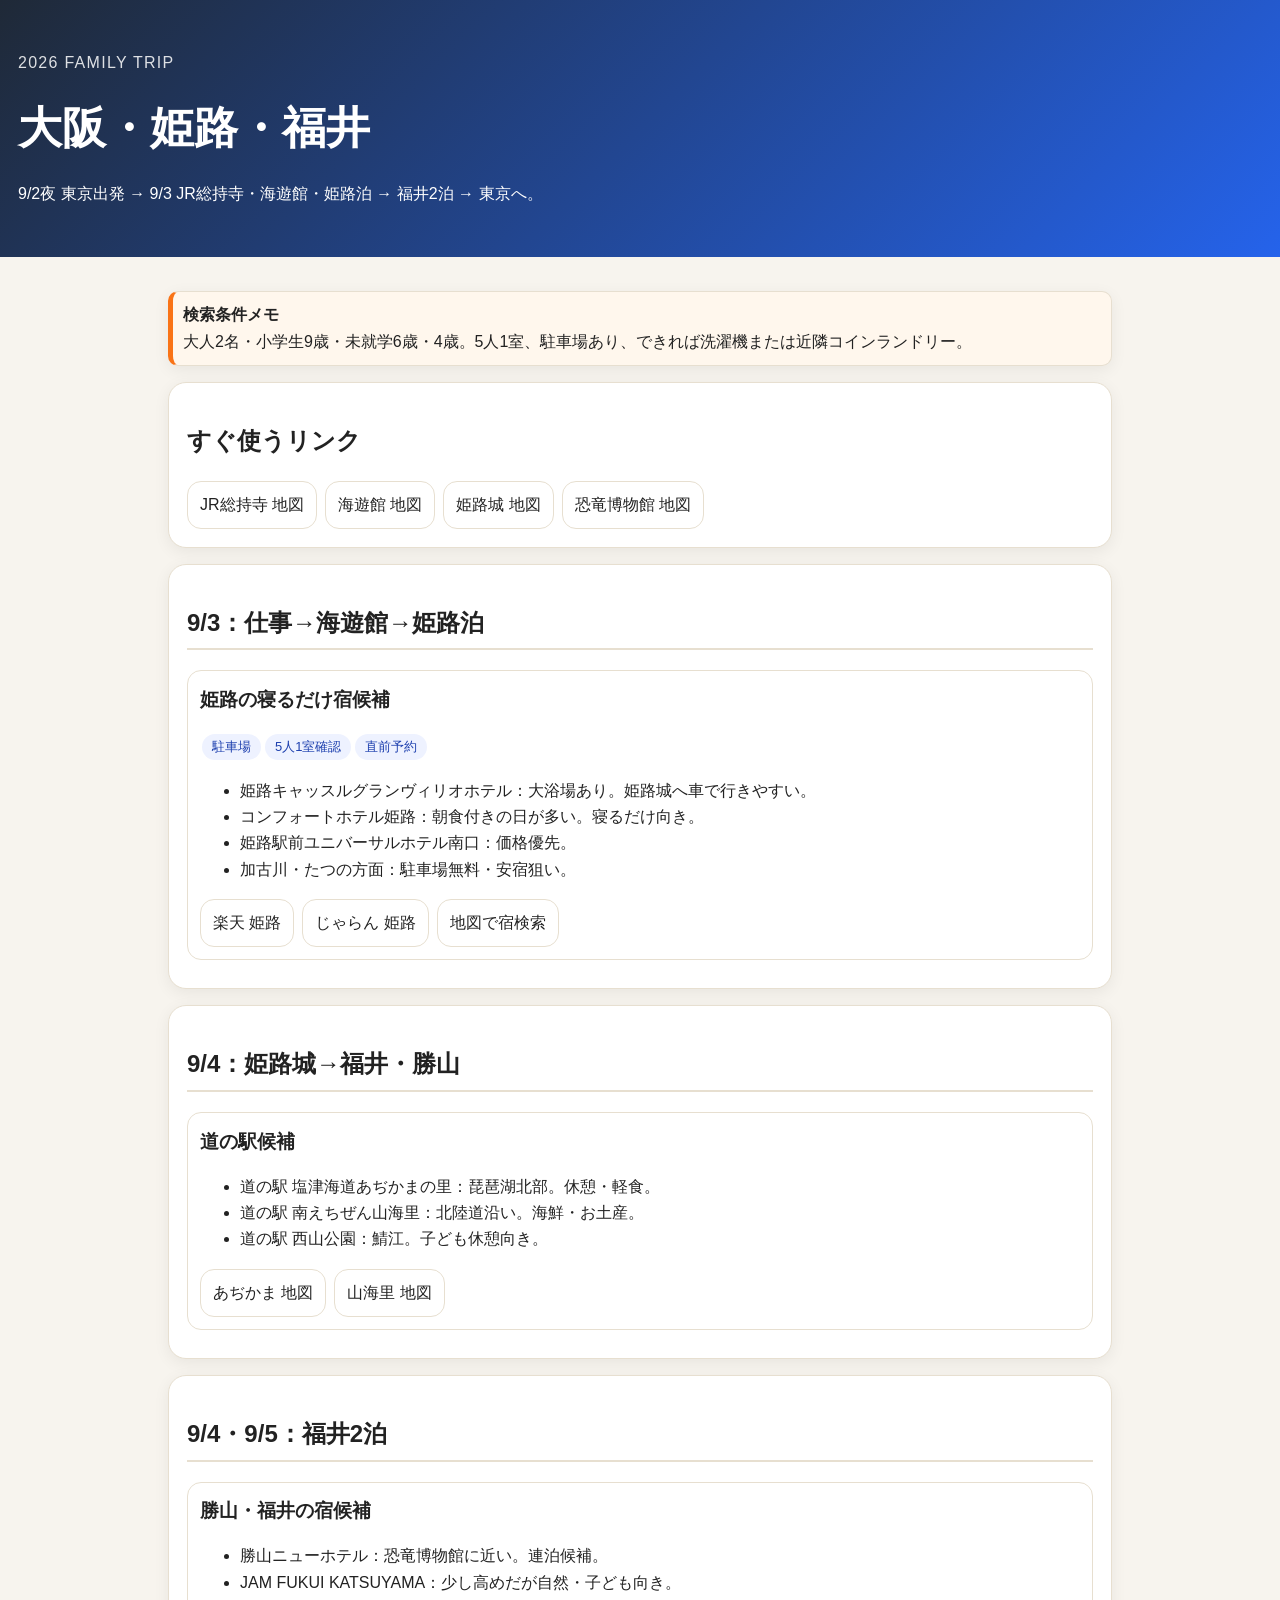
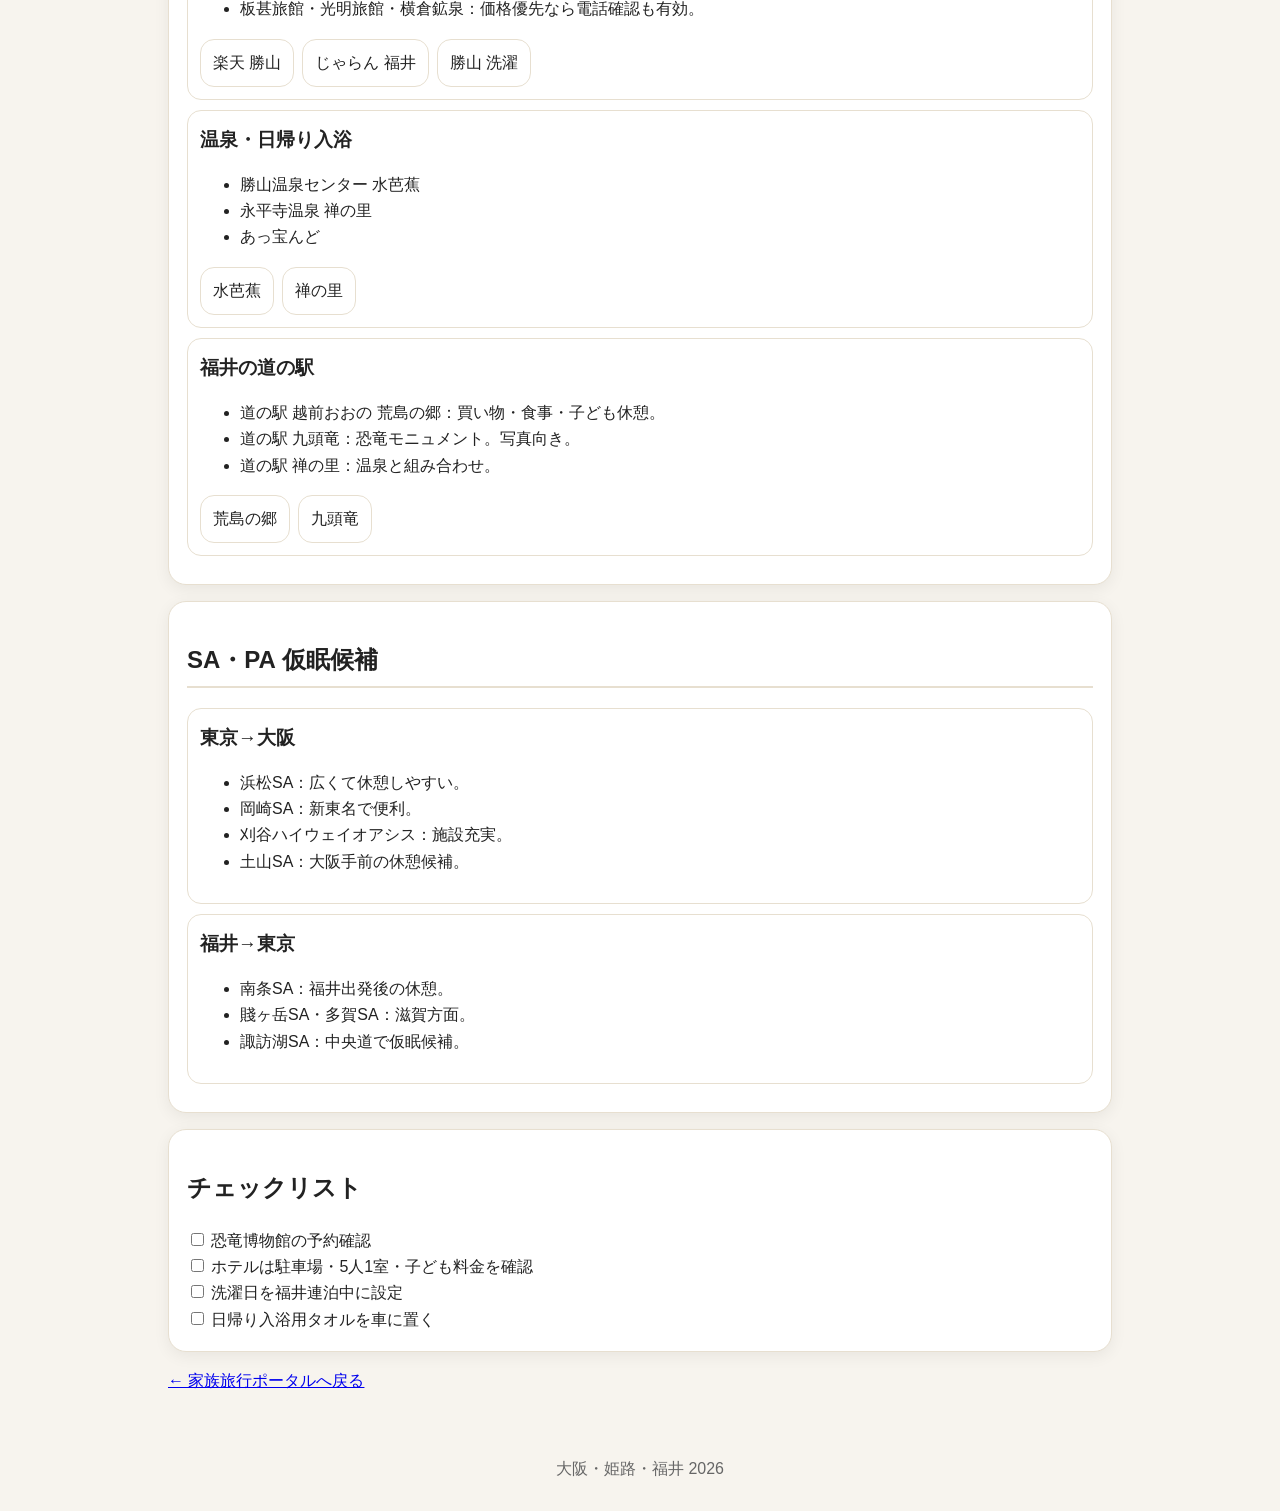
==== trips/osaka-himeji-fukui-2026/index.html @ 35e24c26 "Add files via upload" ====
<!doctype html>
<html lang="ja">
<head><meta charset="utf-8"><meta name="viewport" content="width=device-width, initial-scale=1"><title>大阪・姫路・福井 2026</title><link rel="stylesheet" href="../../assets/style.css"></head>
<body>
<header class="hero"><p class="eyebrow">2026 Family Trip</p><h1>大阪・姫路・福井</h1><p>9/2夜 東京出発 → 9/3 JR総持寺・海遊館・姫路泊 → 福井2泊 → 東京へ。</p></header>
<main class="wrap">
<section class="card note"><strong>検索条件メモ</strong><br>大人2名・小学生9歳・未就学6歳・4歳。5人1室、駐車場あり、できれば洗濯機または近隣コインランドリー。</section>
<section class="card"><h2>すぐ使うリンク</h2><div class="btns"><a class="btn" href="https://www.google.com/maps/search/?api=1&query=JR%E7%B7%8F%E6%8C%81%E5%AF%BA%E9%A7%85" target="_blank">JR総持寺 地図</a><a class="btn" href="https://www.google.com/maps/search/?api=1&query=%E6%B5%B7%E9%81%8A%E9%A4%A8" target="_blank">海遊館 地図</a><a class="btn" href="https://www.google.com/maps/search/?api=1&query=%E5%A7%AB%E8%B7%AF%E5%9F%8E" target="_blank">姫路城 地図</a><a class="btn" href="https://www.google.com/maps/search/?api=1&query=%E7%A6%8F%E4%BA%95%E7%9C%8C%E7%AB%8B%E6%81%90%E7%AB%9C%E5%8D%9A%E7%89%A9%E9%A4%A8" target="_blank">恐竜博物館 地図</a></div></section>
<section class="card day"><h2>9/3：仕事→海遊館→姫路泊</h2><div class="item"><h3>姫路の寝るだけ宿候補</h3><p><span class="tag">駐車場</span><span class="tag">5人1室確認</span><span class="tag">直前予約</span></p><ul><li>姫路キャッスルグランヴィリオホテル：大浴場あり。姫路城へ車で行きやすい。</li><li>コンフォートホテル姫路：朝食付きの日が多い。寝るだけ向き。</li><li>姫路駅前ユニバーサルホテル南口：価格優先。</li><li>加古川・たつの方面：駐車場無料・安宿狙い。</li></ul><div class="btns"><a class="btn" href="https://travel.rakuten.co.jp/yado/hyogo/himeji.html" target="_blank">楽天 姫路</a><a class="btn" href="https://www.jalan.net/280000/LRG_280500/" target="_blank">じゃらん 姫路</a><a class="btn" href="https://www.google.com/maps/search/?api=1&query=%E5%A7%AB%E8%B7%AF+%E3%83%9B%E3%83%86%E3%83%AB+%E9%A7%90%E8%BB%8A%E5%A0%B4" target="_blank">地図で宿検索</a></div></div></section>
<section class="card day"><h2>9/4：姫路城→福井・勝山</h2><div class="item"><h3>道の駅候補</h3><ul><li>道の駅 塩津海道あぢかまの里：琵琶湖北部。休憩・軽食。</li><li>道の駅 南えちぜん山海里：北陸道沿い。海鮮・お土産。</li><li>道の駅 西山公園：鯖江。子ども休憩向き。</li></ul><div class="btns"><a class="btn" href="https://www.google.com/maps/search/?api=1&query=%E9%81%93%E3%81%AE%E9%A7%85+%E5%A1%A9%E6%B4%A5%E6%B5%B7%E9%81%93%E3%81%82%E3%81%A2%E3%81%8B%E3%81%BE%E3%81%AE%E9%87%8C" target="_blank">あぢかま 地図</a><a class="btn" href="https://www.google.com/maps/search/?api=1&query=%E9%81%93%E3%81%AE%E9%A7%85+%E5%8D%97%E3%81%88%E3%81%A1%E3%81%9C%E3%82%93%E5%B1%B1%E6%B5%B7%E9%87%8C" target="_blank">山海里 地図</a></div></div></section>
<section class="card day"><h2>9/4・9/5：福井2泊</h2><div class="item"><h3>勝山・福井の宿候補</h3><ul><li>勝山ニューホテル：恐竜博物館に近い。連泊候補。</li><li>JAM FUKUI KATSUYAMA：少し高めだが自然・子ども向き。</li><li>板甚旅館・光明旅館・横倉鉱泉：価格優先なら電話確認も有効。</li></ul><div class="btns"><a class="btn" href="https://travel.rakuten.co.jp/yado/fukui/katsuyama.html" target="_blank">楽天 勝山</a><a class="btn" href="https://www.jalan.net/200000/LRG_200200/" target="_blank">じゃらん 福井</a><a class="btn" href="https://www.google.com/maps/search/?api=1&query=%E5%8B%9D%E5%B1%B1+%E3%82%B3%E3%82%A4%E3%83%B3%E3%83%A9%E3%83%B3%E3%83%89%E3%83%AA%E3%83%BC" target="_blank">勝山 洗濯</a></div></div><div class="item"><h3>温泉・日帰り入浴</h3><ul><li>勝山温泉センター 水芭蕉</li><li>永平寺温泉 禅の里</li><li>あっ宝んど</li></ul><div class="btns"><a class="btn" href="https://www.google.com/maps/search/?api=1&query=%E5%8B%9D%E5%B1%B1%E6%B8%A9%E6%B3%89%E3%82%BB%E3%83%B3%E3%82%BF%E3%83%BC+%E6%B0%B4%E8%8A%AD%E8%95%89" target="_blank">水芭蕉</a><a class="btn" href="https://www.google.com/maps/search/?api=1&query=%E6%B0%B8%E5%B9%B3%E5%AF%BA%E6%B8%A9%E6%B3%89+%E7%A6%85%E3%81%AE%E9%87%8C" target="_blank">禅の里</a></div></div><div class="item"><h3>福井の道の駅</h3><ul><li>道の駅 越前おおの 荒島の郷：買い物・食事・子ども休憩。</li><li>道の駅 九頭竜：恐竜モニュメント。写真向き。</li><li>道の駅 禅の里：温泉と組み合わせ。</li></ul><div class="btns"><a class="btn" href="https://www.google.com/maps/search/?api=1&query=%E9%81%93%E3%81%AE%E9%A7%85+%E8%B6%8A%E5%89%8D%E3%81%8A%E3%81%8A%E3%81%AE+%E8%8D%92%E5%B3%B6%E3%81%AE%E9%83%B7" target="_blank">荒島の郷</a><a class="btn" href="https://www.google.com/maps/search/?api=1&query=%E9%81%93%E3%81%AE%E9%A7%85+%E4%B9%9D%E9%A0%AD%E7%AB%9C" target="_blank">九頭竜</a></div></div></section>
<section class="card day"><h2>SA・PA 仮眠候補</h2><div class="item"><h3>東京→大阪</h3><ul><li>浜松SA：広くて休憩しやすい。</li><li>岡崎SA：新東名で便利。</li><li>刈谷ハイウェイオアシス：施設充実。</li><li>土山SA：大阪手前の休憩候補。</li></ul></div><div class="item"><h3>福井→東京</h3><ul><li>南条SA：福井出発後の休憩。</li><li>賤ヶ岳SA・多賀SA：滋賀方面。</li><li>諏訪湖SA：中央道で仮眠候補。</li></ul></div></section>
<section class="card"><h2>チェックリスト</h2><label><input type="checkbox" data-check="ticket"> 恐竜博物館の予約確認</label><br><label><input type="checkbox" data-check="hotel"> ホテルは駐車場・5人1室・子ども料金を確認</label><br><label><input type="checkbox" data-check="laundry"> 洗濯日を福井連泊中に設定</label><br><label><input type="checkbox" data-check="onsen"> 日帰り入浴用タオルを車に置く</label></section>
<p><a href="../../index.html">← 家族旅行ポータルへ戻る</a></p>
</main><footer>大阪・姫路・福井 2026</footer><script src="../../assets/script.js"></script></body></html>
---- assets/style.css ----
:root{--bg:#f7f4ee;--ink:#222;--card:#fff;--line:#e7dfd0;--accent:#2563eb;--muted:#666}*{box-sizing:border-box}body{margin:0;background:var(--bg);color:var(--ink);font-family:-apple-system,BlinkMacSystemFont,"Hiragino Sans","Yu Gothic",Meiryo,sans-serif;line-height:1.65}.hero{padding:34px 18px;background:linear-gradient(135deg,#1f2937,#2563eb);color:white}.hero h1{margin:.2em 0;font-size:clamp(28px,7vw,44px)}.eyebrow{opacity:.85;letter-spacing:.08em;text-transform:uppercase}.wrap{max-width:980px;margin:auto;padding:18px}.card{background:var(--card);border:1px solid var(--line);border-radius:18px;padding:18px;margin:16px 0;box-shadow:0 4px 16px #00000010}.grid{display:grid;grid-template-columns:repeat(auto-fit,minmax(220px,1fr));gap:12px}.trip,.btn{display:block;text-decoration:none;color:var(--ink);border:1px solid var(--line);border-radius:14px;padding:14px;background:#fff}.trip:hover,.btn:hover{border-color:var(--accent)}.trip strong{display:block;font-size:18px}.trip small{color:var(--muted)}.muted{opacity:.75}.icon{font-size:28px}.btns{display:flex;flex-wrap:wrap;gap:8px}.btn{display:inline-block;padding:10px 12px}.tag{display:inline-block;background:#eef2ff;color:#1e40af;border-radius:999px;padding:2px 10px;margin:2px;font-size:13px}.note{background:#fff7ed;border-left:5px solid #f97316;padding:10px;border-radius:10px}.day h2{border-bottom:2px solid var(--line);padding-bottom:6px}.item{padding:12px;border:1px solid var(--line);border-radius:14px;margin:10px 0;background:white}.item h3{margin:.1em 0}.small{color:var(--muted);font-size:14px}footer{text-align:center;color:var(--muted);padding:28px}
@media (prefers-color-scheme:dark){:root{--bg:#111827;--ink:#f9fafb;--card:#1f2937;--line:#374151;--muted:#cbd5e1}.trip,.btn,.item{background:#172033}.note{background:#2a2118}}
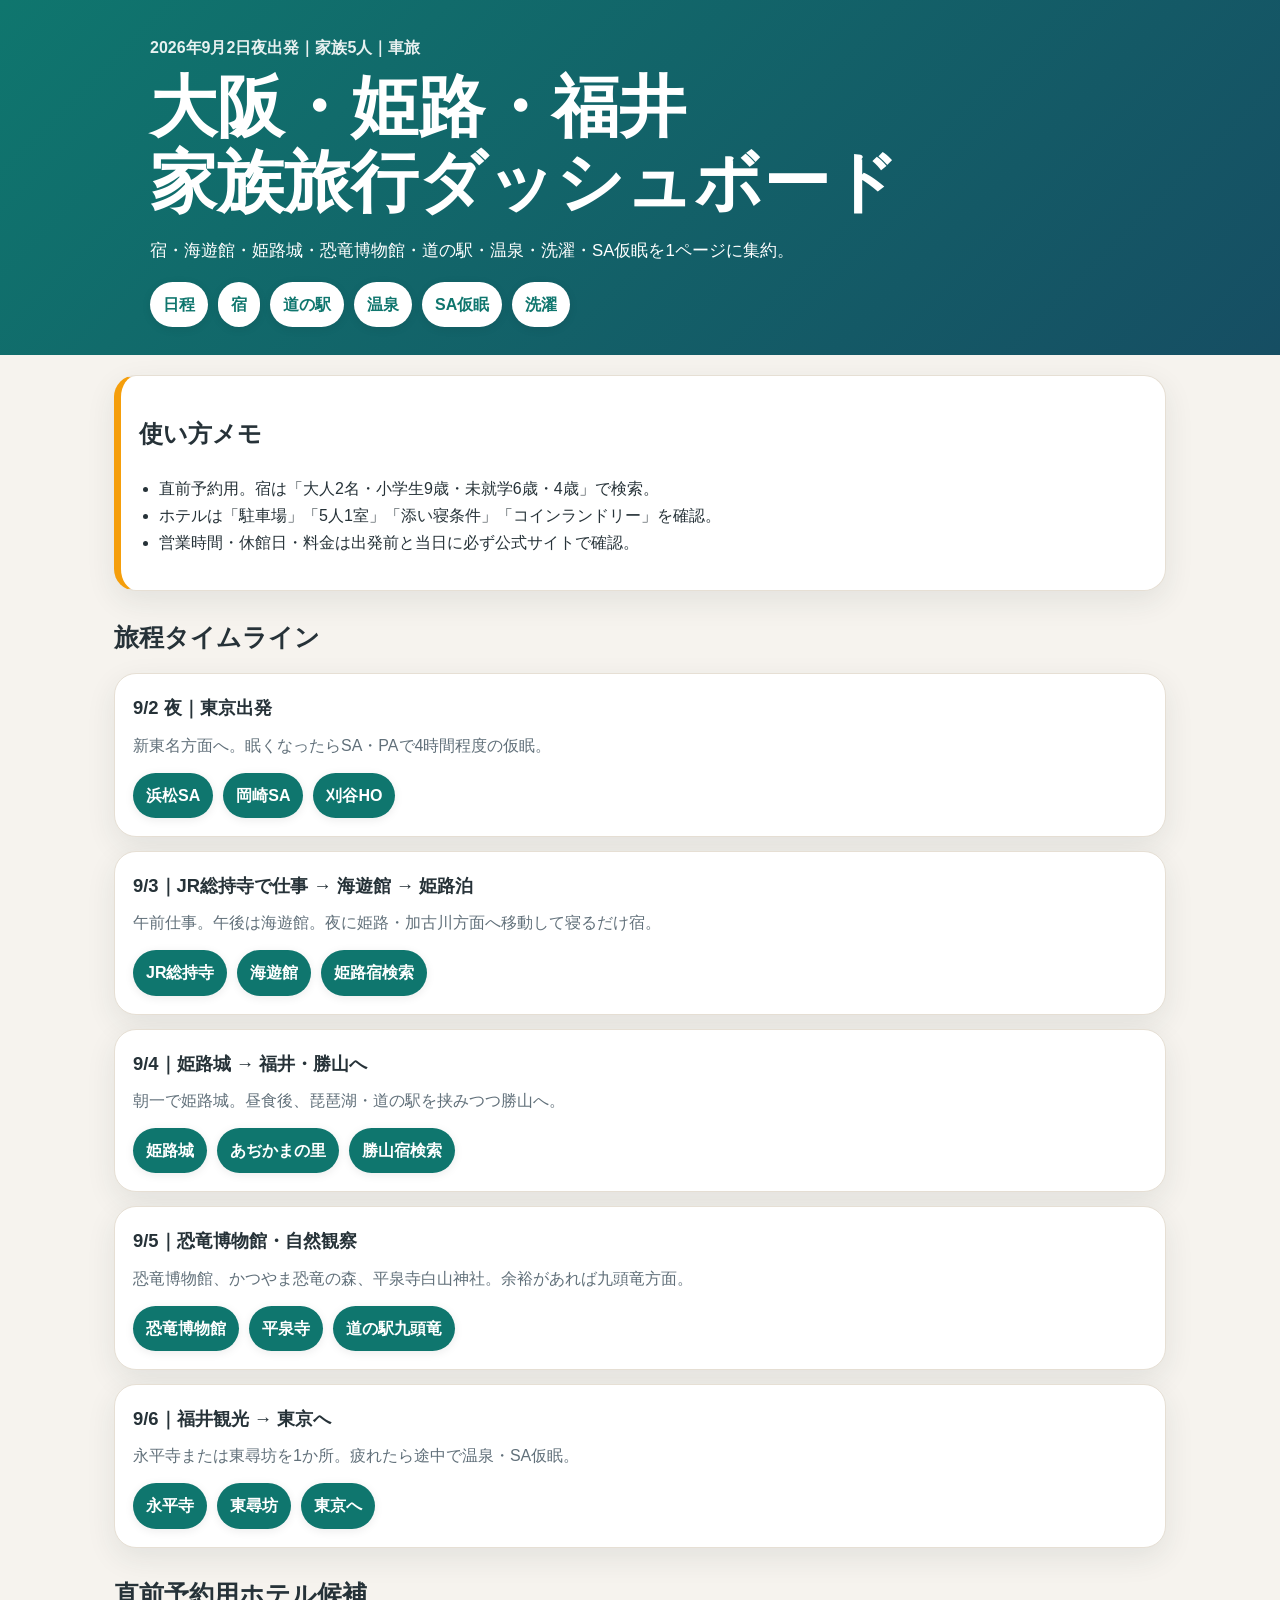
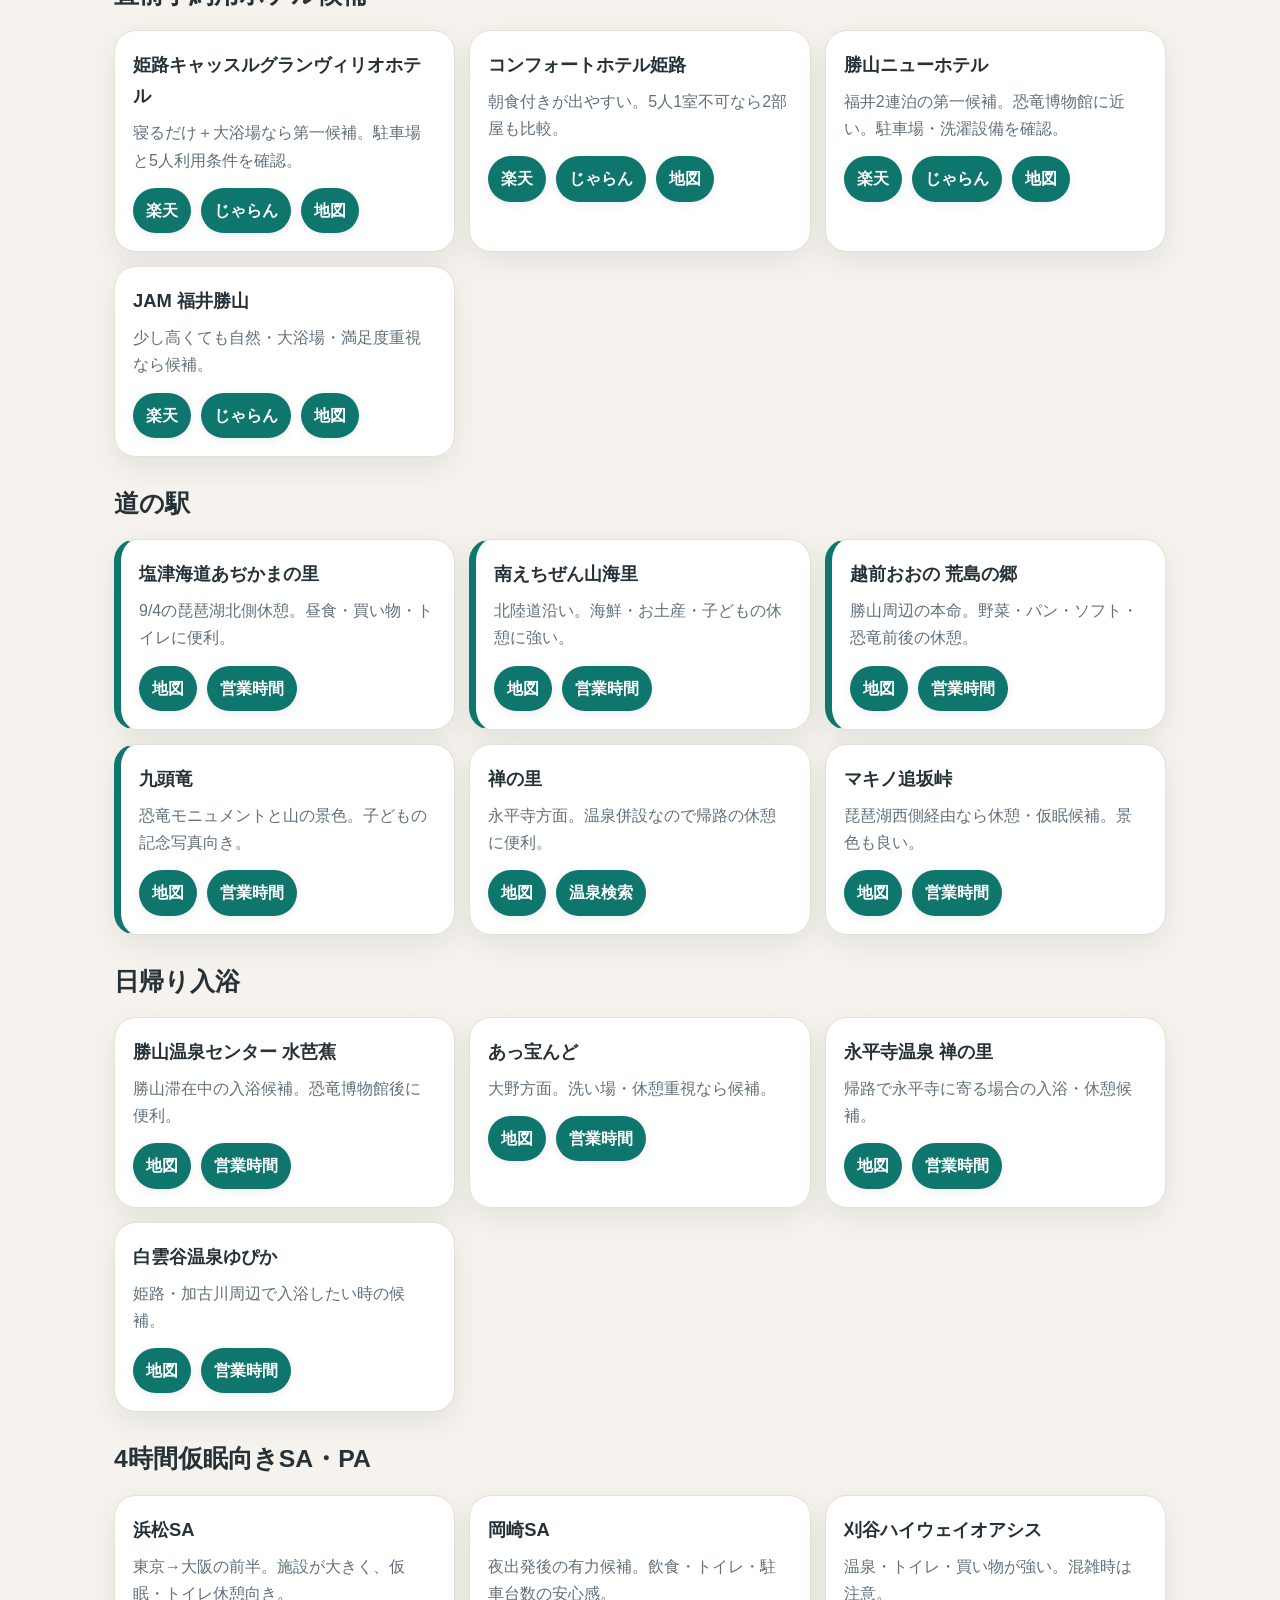
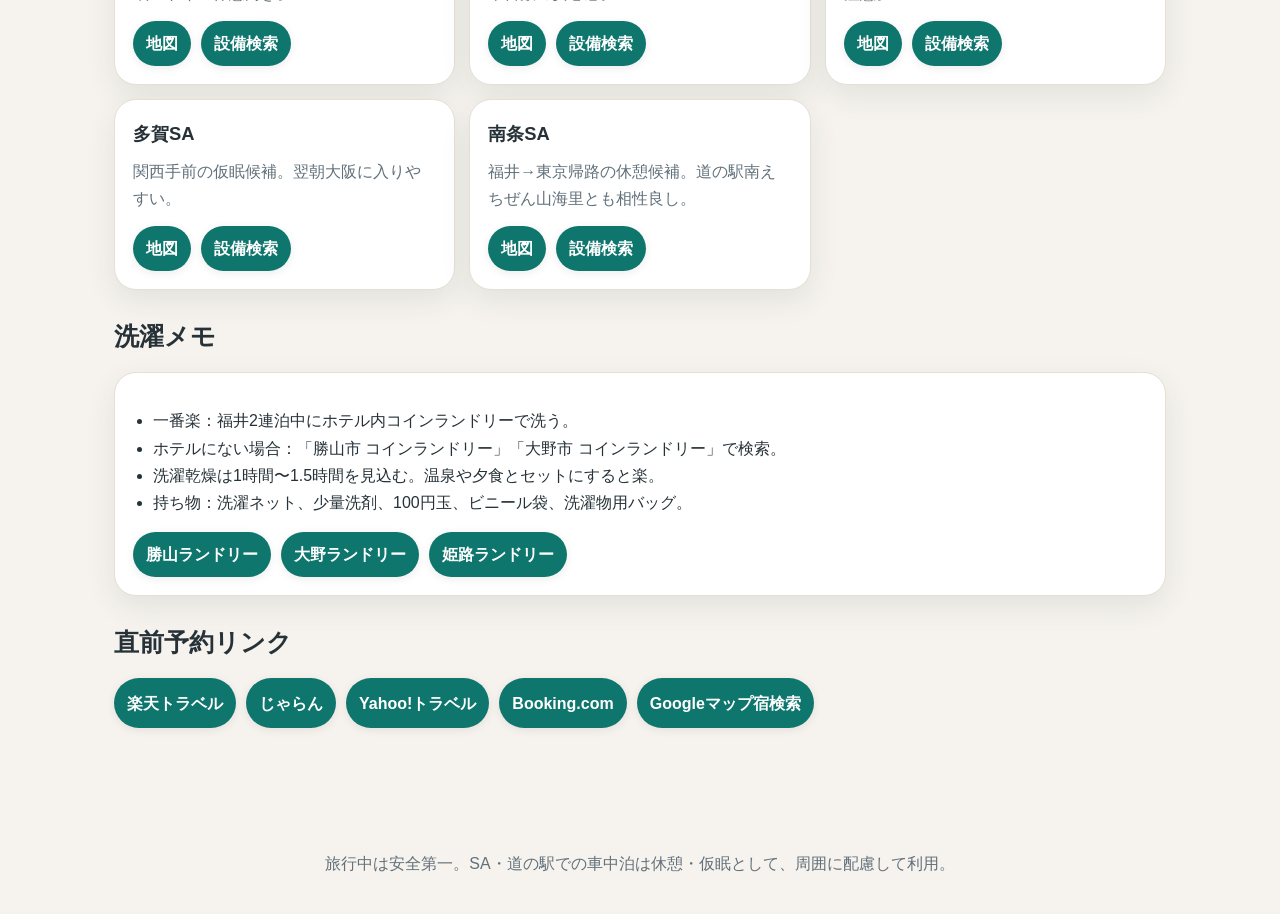
==== commit 9c82a12e: "Add files via upload" ====
--- a/trips/osaka-himeji-fukui-2026/index.html
+++ b/trips/osaka-himeji-fukui-2026/index.html
@@ -1,15 +1,138 @@
 <!doctype html>
 <html lang="ja">
-<head><meta charset="utf-8"><meta name="viewport" content="width=device-width, initial-scale=1"><title>大阪・姫路・福井 2026</title><link rel="stylesheet" href="../../assets/style.css"></head>
+<head>
+  <meta charset="utf-8" />
+  <meta name="viewport" content="width=device-width, initial-scale=1" />
+  <title>大阪・姫路・福井 家族旅行ダッシュボード</title>
+  <link rel="stylesheet" href="style.css" />
+</head>
 <body>
-<header class="hero"><p class="eyebrow">2026 Family Trip</p><h1>大阪・姫路・福井</h1><p>9/2夜 東京出発 → 9/3 JR総持寺・海遊館・姫路泊 → 福井2泊 → 東京へ。</p></header>
-<main class="wrap">
-<section class="card note"><strong>検索条件メモ</strong><br>大人2名・小学生9歳・未就学6歳・4歳。5人1室、駐車場あり、できれば洗濯機または近隣コインランドリー。</section>
-<section class="card"><h2>すぐ使うリンク</h2><div class="btns"><a class="btn" href="https://www.google.com/maps/search/?api=1&query=JR%E7%B7%8F%E6%8C%81%E5%AF%BA%E9%A7%85" target="_blank">JR総持寺 地図</a><a class="btn" href="https://www.google.com/maps/search/?api=1&query=%E6%B5%B7%E9%81%8A%E9%A4%A8" target="_blank">海遊館 地図</a><a class="btn" href="https://www.google.com/maps/search/?api=1&query=%E5%A7%AB%E8%B7%AF%E5%9F%8E" target="_blank">姫路城 地図</a><a class="btn" href="https://www.google.com/maps/search/?api=1&query=%E7%A6%8F%E4%BA%95%E7%9C%8C%E7%AB%8B%E6%81%90%E7%AB%9C%E5%8D%9A%E7%89%A9%E9%A4%A8" target="_blank">恐竜博物館 地図</a></div></section>
-<section class="card day"><h2>9/3：仕事→海遊館→姫路泊</h2><div class="item"><h3>姫路の寝るだけ宿候補</h3><p><span class="tag">駐車場</span><span class="tag">5人1室確認</span><span class="tag">直前予約</span></p><ul><li>姫路キャッスルグランヴィリオホテル：大浴場あり。姫路城へ車で行きやすい。</li><li>コンフォートホテル姫路：朝食付きの日が多い。寝るだけ向き。</li><li>姫路駅前ユニバーサルホテル南口：価格優先。</li><li>加古川・たつの方面：駐車場無料・安宿狙い。</li></ul><div class="btns"><a class="btn" href="https://travel.rakuten.co.jp/yado/hyogo/himeji.html" target="_blank">楽天 姫路</a><a class="btn" href="https://www.jalan.net/280000/LRG_280500/" target="_blank">じゃらん 姫路</a><a class="btn" href="https://www.google.com/maps/search/?api=1&query=%E5%A7%AB%E8%B7%AF+%E3%83%9B%E3%83%86%E3%83%AB+%E9%A7%90%E8%BB%8A%E5%A0%B4" target="_blank">地図で宿検索</a></div></div></section>
-<section class="card day"><h2>9/4：姫路城→福井・勝山</h2><div class="item"><h3>道の駅候補</h3><ul><li>道の駅 塩津海道あぢかまの里：琵琶湖北部。休憩・軽食。</li><li>道の駅 南えちぜん山海里：北陸道沿い。海鮮・お土産。</li><li>道の駅 西山公園：鯖江。子ども休憩向き。</li></ul><div class="btns"><a class="btn" href="https://www.google.com/maps/search/?api=1&query=%E9%81%93%E3%81%AE%E9%A7%85+%E5%A1%A9%E6%B4%A5%E6%B5%B7%E9%81%93%E3%81%82%E3%81%A2%E3%81%8B%E3%81%BE%E3%81%AE%E9%87%8C" target="_blank">あぢかま 地図</a><a class="btn" href="https://www.google.com/maps/search/?api=1&query=%E9%81%93%E3%81%AE%E9%A7%85+%E5%8D%97%E3%81%88%E3%81%A1%E3%81%9C%E3%82%93%E5%B1%B1%E6%B5%B7%E9%87%8C" target="_blank">山海里 地図</a></div></div></section>
-<section class="card day"><h2>9/4・9/5：福井2泊</h2><div class="item"><h3>勝山・福井の宿候補</h3><ul><li>勝山ニューホテル：恐竜博物館に近い。連泊候補。</li><li>JAM FUKUI KATSUYAMA：少し高めだが自然・子ども向き。</li><li>板甚旅館・光明旅館・横倉鉱泉：価格優先なら電話確認も有効。</li></ul><div class="btns"><a class="btn" href="https://travel.rakuten.co.jp/yado/fukui/katsuyama.html" target="_blank">楽天 勝山</a><a class="btn" href="https://www.jalan.net/200000/LRG_200200/" target="_blank">じゃらん 福井</a><a class="btn" href="https://www.google.com/maps/search/?api=1&query=%E5%8B%9D%E5%B1%B1+%E3%82%B3%E3%82%A4%E3%83%B3%E3%83%A9%E3%83%B3%E3%83%89%E3%83%AA%E3%83%BC" target="_blank">勝山 洗濯</a></div></div><div class="item"><h3>温泉・日帰り入浴</h3><ul><li>勝山温泉センター 水芭蕉</li><li>永平寺温泉 禅の里</li><li>あっ宝んど</li></ul><div class="btns"><a class="btn" href="https://www.google.com/maps/search/?api=1&query=%E5%8B%9D%E5%B1%B1%E6%B8%A9%E6%B3%89%E3%82%BB%E3%83%B3%E3%82%BF%E3%83%BC+%E6%B0%B4%E8%8A%AD%E8%95%89" target="_blank">水芭蕉</a><a class="btn" href="https://www.google.com/maps/search/?api=1&query=%E6%B0%B8%E5%B9%B3%E5%AF%BA%E6%B8%A9%E6%B3%89+%E7%A6%85%E3%81%AE%E9%87%8C" target="_blank">禅の里</a></div></div><div class="item"><h3>福井の道の駅</h3><ul><li>道の駅 越前おおの 荒島の郷：買い物・食事・子ども休憩。</li><li>道の駅 九頭竜：恐竜モニュメント。写真向き。</li><li>道の駅 禅の里：温泉と組み合わせ。</li></ul><div class="btns"><a class="btn" href="https://www.google.com/maps/search/?api=1&query=%E9%81%93%E3%81%AE%E9%A7%85+%E8%B6%8A%E5%89%8D%E3%81%8A%E3%81%8A%E3%81%AE+%E8%8D%92%E5%B3%B6%E3%81%AE%E9%83%B7" target="_blank">荒島の郷</a><a class="btn" href="https://www.google.com/maps/search/?api=1&query=%E9%81%93%E3%81%AE%E9%A7%85+%E4%B9%9D%E9%A0%AD%E7%AB%9C" target="_blank">九頭竜</a></div></div></section>
-<section class="card day"><h2>SA・PA 仮眠候補</h2><div class="item"><h3>東京→大阪</h3><ul><li>浜松SA：広くて休憩しやすい。</li><li>岡崎SA：新東名で便利。</li><li>刈谷ハイウェイオアシス：施設充実。</li><li>土山SA：大阪手前の休憩候補。</li></ul></div><div class="item"><h3>福井→東京</h3><ul><li>南条SA：福井出発後の休憩。</li><li>賤ヶ岳SA・多賀SA：滋賀方面。</li><li>諏訪湖SA：中央道で仮眠候補。</li></ul></div></section>
-<section class="card"><h2>チェックリスト</h2><label><input type="checkbox" data-check="ticket"> 恐竜博物館の予約確認</label><br><label><input type="checkbox" data-check="hotel"> ホテルは駐車場・5人1室・子ども料金を確認</label><br><label><input type="checkbox" data-check="laundry"> 洗濯日を福井連泊中に設定</label><br><label><input type="checkbox" data-check="onsen"> 日帰り入浴用タオルを車に置く</label></section>
-<p><a href="../../index.html">← 家族旅行ポータルへ戻る</a></p>
-</main><footer>大阪・姫路・福井 2026</footer><script src="../../assets/script.js"></script></body></html>
+  <header class="hero">
+    <div class="hero-inner">
+      <p class="eyebrow">2026年9月2日夜出発｜家族5人｜車旅</p>
+      <h1>大阪・姫路・福井<br>家族旅行ダッシュボード</h1>
+      <p class="lead">宿・海遊館・姫路城・恐竜博物館・道の駅・温泉・洗濯・SA仮眠を1ページに集約。</p>
+      <div class="quick-buttons">
+        <a href="#today">日程</a>
+        <a href="#hotels">宿</a>
+        <a href="#michi">道の駅</a>
+        <a href="#onsen">温泉</a>
+        <a href="#nap">SA仮眠</a>
+        <a href="#laundry">洗濯</a>
+      </div>
+    </div>
+  </header>
+
+  <main>
+    <section class="card warning">
+      <h2>使い方メモ</h2>
+      <ul>
+        <li>直前予約用。宿は「大人2名・小学生9歳・未就学6歳・4歳」で検索。</li>
+        <li>ホテルは「駐車場」「5人1室」「添い寝条件」「コインランドリー」を確認。</li>
+        <li>営業時間・休館日・料金は出発前と当日に必ず公式サイトで確認。</li>
+      </ul>
+    </section>
+
+    <section id="today" class="section">
+      <h2>旅程タイムライン</h2>
+      <div class="timeline">
+        <article class="day-card">
+          <h3>9/2 夜｜東京出発</h3>
+          <p>新東名方面へ。眠くなったらSA・PAで4時間程度の仮眠。</p>
+          <div class="buttons">
+            <a href="https://www.google.com/maps/search/?api=1&query=%E6%B5%9C%E6%9D%BESA" target="_blank">浜松SA</a>
+            <a href="https://www.google.com/maps/search/?api=1&query=%E5%B2%A1%E5%B4%8ESA" target="_blank">岡崎SA</a>
+            <a href="https://www.google.com/maps/search/?api=1&query=%E5%88%88%E8%B0%B7%E3%83%8F%E3%82%A4%E3%82%A6%E3%82%A7%E3%82%A4%E3%82%AA%E3%82%A2%E3%82%B7%E3%82%B9" target="_blank">刈谷HO</a>
+          </div>
+        </article>
+        <article class="day-card">
+          <h3>9/3｜JR総持寺で仕事 → 海遊館 → 姫路泊</h3>
+          <p>午前仕事。午後は海遊館。夜に姫路・加古川方面へ移動して寝るだけ宿。</p>
+          <div class="buttons">
+            <a href="https://www.google.com/maps/search/?api=1&query=JR%E7%B7%8F%E6%8C%81%E5%AF%BA%E9%A7%85" target="_blank">JR総持寺</a>
+            <a href="https://www.google.com/maps/search/?api=1&query=%E6%B5%B7%E9%81%8A%E9%A4%A8" target="_blank">海遊館</a>
+            <a href="https://www.google.com/maps/search/?api=1&query=%E5%A7%AB%E8%B7%AF+%E3%83%9B%E3%83%86%E3%83%AB+5%E4%BA%BA+%E9%A7%90%E8%BB%8A%E5%A0%B4" target="_blank">姫路宿検索</a>
+          </div>
+        </article>
+        <article class="day-card">
+          <h3>9/4｜姫路城 → 福井・勝山へ</h3>
+          <p>朝一で姫路城。昼食後、琵琶湖・道の駅を挟みつつ勝山へ。</p>
+          <div class="buttons">
+            <a href="https://www.google.com/maps/search/?api=1&query=%E5%A7%AB%E8%B7%AF%E5%9F%8E" target="_blank">姫路城</a>
+            <a href="https://www.google.com/maps/search/?api=1&query=%E9%81%93%E3%81%AE%E9%A7%85+%E5%A1%A9%E6%B4%A5%E6%B5%B7%E9%81%93%E3%81%82%E3%81%A2%E3%81%8B%E3%81%BE%E3%81%AE%E9%87%8C" target="_blank">あぢかまの里</a>
+            <a href="https://www.google.com/maps/search/?api=1&query=%E5%8B%9D%E5%B1%B1%E5%B8%82+%E3%83%9B%E3%83%86%E3%83%AB+5%E4%BA%BA" target="_blank">勝山宿検索</a>
+          </div>
+        </article>
+        <article class="day-card">
+          <h3>9/5｜恐竜博物館・自然観察</h3>
+          <p>恐竜博物館、かつやま恐竜の森、平泉寺白山神社。余裕があれば九頭竜方面。</p>
+          <div class="buttons">
+            <a href="https://www.google.com/maps/search/?api=1&query=%E7%A6%8F%E4%BA%95%E7%9C%8C%E7%AB%8B%E6%81%90%E7%AB%9C%E5%8D%9A%E7%89%A9%E9%A4%A8" target="_blank">恐竜博物館</a>
+            <a href="https://www.google.com/maps/search/?api=1&query=%E5%B9%B3%E6%B3%89%E5%AF%BA%E7%99%BD%E5%B1%B1%E7%A5%9E%E7%A4%BE" target="_blank">平泉寺</a>
+            <a href="https://www.google.com/maps/search/?api=1&query=%E9%81%93%E3%81%AE%E9%A7%85+%E4%B9%9D%E9%A0%AD%E7%AB%9C" target="_blank">道の駅九頭竜</a>
+          </div>
+        </article>
+        <article class="day-card">
+          <h3>9/6｜福井観光 → 東京へ</h3>
+          <p>永平寺または東尋坊を1か所。疲れたら途中で温泉・SA仮眠。</p>
+          <div class="buttons">
+            <a href="https://www.google.com/maps/search/?api=1&query=%E6%B0%B8%E5%B9%B3%E5%AF%BA" target="_blank">永平寺</a>
+            <a href="https://www.google.com/maps/search/?api=1&query=%E6%9D%B1%E5%B0%8B%E5%9D%8A" target="_blank">東尋坊</a>
+            <a href="https://www.google.com/maps/dir/%E5%8B%9D%E5%B1%B1%E5%B8%82/%E6%9D%B1%E4%BA%AC" target="_blank">東京へ</a>
+          </div>
+        </article>
+      </div>
+    </section>
+
+    <section id="hotels" class="section">
+      <h2>直前予約用ホテル候補</h2>
+      <div class="grid">
+        <article class="spot"><h3>姫路キャッスルグランヴィリオホテル</h3><p>寝るだけ＋大浴場なら第一候補。駐車場と5人利用条件を確認。</p><div class="buttons"><a href="https://travel.rakuten.co.jp/keyword/Search.do?f_query=%E5%A7%AB%E8%B7%AF%E3%82%AD%E3%83%A3%E3%83%83%E3%82%B9%E3%83%AB%E3%82%B0%E3%83%A9%E3%83%B3%E3%83%B4%E3%82%A3%E3%83%AA%E3%82%AA%E3%83%9B%E3%83%86%E3%83%AB" target="_blank">楽天</a><a href="https://www.jalan.net/uw/uwp2011/uww2011init.do?keyword=%E5%A7%AB%E8%B7%AF%E3%82%AD%E3%83%A3%E3%83%83%E3%82%B9%E3%83%AB%E3%82%B0%E3%83%A9%E3%83%B3%E3%83%B4%E3%82%A3%E3%83%AA%E3%82%AA%E3%83%9B%E3%83%86%E3%83%AB" target="_blank">じゃらん</a><a href="https://www.google.com/maps/search/?api=1&query=%E5%A7%AB%E8%B7%AF%E3%82%AD%E3%83%A3%E3%83%83%E3%82%B9%E3%83%AB%E3%82%B0%E3%83%A9%E3%83%B3%E3%83%B4%E3%82%A3%E3%83%AA%E3%82%AA%E3%83%9B%E3%83%86%E3%83%AB" target="_blank">地図</a></div></article>
+        <article class="spot"><h3>コンフォートホテル姫路</h3><p>朝食付きが出やすい。5人1室不可なら2部屋も比較。</p><div class="buttons"><a href="https://travel.rakuten.co.jp/keyword/Search.do?f_query=%E3%82%B3%E3%83%B3%E3%83%95%E3%82%A9%E3%83%BC%E3%83%88%E3%83%9B%E3%83%86%E3%83%AB%E5%A7%AB%E8%B7%AF" target="_blank">楽天</a><a href="https://www.jalan.net/uw/uwp2011/uww2011init.do?keyword=%E3%82%B3%E3%83%B3%E3%83%95%E3%82%A9%E3%83%BC%E3%83%88%E3%83%9B%E3%83%86%E3%83%AB%E5%A7%AB%E8%B7%AF" target="_blank">じゃらん</a><a href="https://www.google.com/maps/search/?api=1&query=%E3%82%B3%E3%83%B3%E3%83%95%E3%82%A9%E3%83%BC%E3%83%88%E3%83%9B%E3%83%86%E3%83%AB%E5%A7%AB%E8%B7%AF" target="_blank">地図</a></div></article>
+        <article class="spot"><h3>勝山ニューホテル</h3><p>福井2連泊の第一候補。恐竜博物館に近い。駐車場・洗濯設備を確認。</p><div class="buttons"><a href="https://travel.rakuten.co.jp/keyword/Search.do?f_query=%E5%8B%9D%E5%B1%B1%E3%83%8B%E3%83%A5%E3%83%BC%E3%83%9B%E3%83%86%E3%83%AB" target="_blank">楽天</a><a href="https://www.jalan.net/uw/uwp2011/uww2011init.do?keyword=%E5%8B%9D%E5%B1%B1%E3%83%8B%E3%83%A5%E3%83%BC%E3%83%9B%E3%83%86%E3%83%AB" target="_blank">じゃらん</a><a href="https://www.google.com/maps/search/?api=1&query=%E5%8B%9D%E5%B1%B1%E3%83%8B%E3%83%A5%E3%83%BC%E3%83%9B%E3%83%86%E3%83%AB" target="_blank">地図</a></div></article>
+        <article class="spot"><h3>JAM 福井勝山</h3><p>少し高くても自然・大浴場・満足度重視なら候補。</p><div class="buttons"><a href="https://travel.rakuten.co.jp/keyword/Search.do?f_query=JAM%20%E7%A6%8F%E4%BA%95%E5%8B%9D%E5%B1%B1" target="_blank">楽天</a><a href="https://www.jalan.net/uw/uwp2011/uww2011init.do?keyword=JAM%20%E7%A6%8F%E4%BA%95%E5%8B%9D%E5%B1%B1" target="_blank">じゃらん</a><a href="https://www.google.com/maps/search/?api=1&query=JAM%20%E7%A6%8F%E4%BA%95%E5%8B%9D%E5%B1%B1" target="_blank">地図</a></div></article>
+      </div>
+    </section>
+
+    <section id="michi" class="section">
+      <h2>道の駅</h2>
+      <div class="grid">
+        <article class="spot favorite"><h3>塩津海道あぢかまの里</h3><p>9/4の琵琶湖北側休憩。昼食・買い物・トイレに便利。</p><div class="buttons"><a href="https://www.google.com/maps/search/?api=1&query=%E9%81%93%E3%81%AE%E9%A7%85+%E5%A1%A9%E6%B4%A5%E6%B5%B7%E9%81%93%E3%81%82%E3%81%A2%E3%81%8B%E3%81%BE%E3%81%AE%E9%87%8C" target="_blank">地図</a><a href="https://www.google.com/search?q=%E9%81%93%E3%81%AE%E9%A7%85+%E5%A1%A9%E6%B4%A5%E6%B5%B7%E9%81%93%E3%81%82%E3%81%A2%E3%81%8B%E3%81%BE%E3%81%AE%E9%87%8C+%E5%96%B6%E6%A5%AD%E6%99%82%E9%96%93" target="_blank">営業時間</a></div></article>
+        <article class="spot favorite"><h3>南えちぜん山海里</h3><p>北陸道沿い。海鮮・お土産・子どもの休憩に強い。</p><div class="buttons"><a href="https://www.google.com/maps/search/?api=1&query=%E9%81%93%E3%81%AE%E9%A7%85+%E5%8D%97%E3%81%88%E3%81%A1%E3%81%9C%E3%82%93%E5%B1%B1%E6%B5%B7%E9%87%8C" target="_blank">地図</a><a href="https://www.google.com/search?q=%E9%81%93%E3%81%AE%E9%A7%85+%E5%8D%97%E3%81%88%E3%81%A1%E3%81%9C%E3%82%93%E5%B1%B1%E6%B5%B7%E9%87%8C+%E5%96%B6%E6%A5%AD%E6%99%82%E9%96%93" target="_blank">営業時間</a></div></article>
+        <article class="spot favorite"><h3>越前おおの 荒島の郷</h3><p>勝山周辺の本命。野菜・パン・ソフト・恐竜前後の休憩。</p><div class="buttons"><a href="https://www.google.com/maps/search/?api=1&query=%E9%81%93%E3%81%AE%E9%A7%85+%E8%B6%8A%E5%89%8D%E3%81%8A%E3%81%8A%E3%81%AE+%E8%8D%92%E5%B3%B6%E3%81%AE%E9%83%B7" target="_blank">地図</a><a href="https://www.google.com/search?q=%E9%81%93%E3%81%AE%E9%A7%85+%E8%B6%8A%E5%89%8D%E3%81%8A%E3%81%8A%E3%81%AE+%E8%8D%92%E5%B3%B6%E3%81%AE%E9%83%B7+%E5%96%B6%E6%A5%AD%E6%99%82%E9%96%93" target="_blank">営業時間</a></div></article>
+        <article class="spot favorite"><h3>九頭竜</h3><p>恐竜モニュメントと山の景色。子どもの記念写真向き。</p><div class="buttons"><a href="https://www.google.com/maps/search/?api=1&query=%E9%81%93%E3%81%AE%E9%A7%85+%E4%B9%9D%E9%A0%AD%E7%AB%9C" target="_blank">地図</a><a href="https://www.google.com/search?q=%E9%81%93%E3%81%AE%E9%A7%85+%E4%B9%9D%E9%A0%AD%E7%AB%9C+%E5%96%B6%E6%A5%AD%E6%99%82%E9%96%93" target="_blank">営業時間</a></div></article>
+        <article class="spot"><h3>禅の里</h3><p>永平寺方面。温泉併設なので帰路の休憩に便利。</p><div class="buttons"><a href="https://www.google.com/maps/search/?api=1&query=%E9%81%93%E3%81%AE%E9%A7%85+%E7%A6%85%E3%81%AE%E9%87%8C" target="_blank">地図</a><a href="https://www.google.com/search?q=%E9%81%93%E3%81%AE%E9%A7%85+%E7%A6%85%E3%81%AE%E9%87%8C+%E6%B8%A9%E6%B3%89" target="_blank">温泉検索</a></div></article>
+        <article class="spot"><h3>マキノ追坂峠</h3><p>琵琶湖西側経由なら休憩・仮眠候補。景色も良い。</p><div class="buttons"><a href="https://www.google.com/maps/search/?api=1&query=%E9%81%93%E3%81%AE%E9%A7%85+%E3%83%9E%E3%82%AD%E3%83%8E%E8%BF%BD%E5%9D%82%E5%B3%A0" target="_blank">地図</a><a href="https://www.google.com/search?q=%E9%81%93%E3%81%AE%E9%A7%85+%E3%83%9E%E3%82%AD%E3%83%8E%E8%BF%BD%E5%9D%82%E5%B3%A0+%E5%96%B6%E6%A5%AD%E6%99%82%E9%96%93" target="_blank">営業時間</a></div></article>
+      </div>
+    </section>
+
+    <section id="onsen" class="section"><h2>日帰り入浴</h2><div class="grid">
+      <article class="spot"><h3>勝山温泉センター 水芭蕉</h3><p>勝山滞在中の入浴候補。恐竜博物館後に便利。</p><div class="buttons"><a href="https://www.google.com/maps/search/?api=1&query=%E5%8B%9D%E5%B1%B1%E6%B8%A9%E6%B3%89%E3%82%BB%E3%83%B3%E3%82%BF%E3%83%BC+%E6%B0%B4%E8%8A%AD%E8%95%89" target="_blank">地図</a><a href="https://www.google.com/search?q=%E5%8B%9D%E5%B1%B1%E6%B8%A9%E6%B3%89%E3%82%BB%E3%83%B3%E3%82%BF%E3%83%BC+%E6%B0%B4%E8%8A%AD%E8%95%89+%E5%96%B6%E6%A5%AD%E6%99%82%E9%96%93" target="_blank">営業時間</a></div></article>
+      <article class="spot"><h3>あっ宝んど</h3><p>大野方面。洗い場・休憩重視なら候補。</p><div class="buttons"><a href="https://www.google.com/maps/search/?api=1&query=%E3%81%82%E3%81%A3%E5%AE%9D%E3%82%93%E3%81%A9" target="_blank">地図</a><a href="https://www.google.com/search?q=%E3%81%82%E3%81%A3%E5%AE%9D%E3%82%93%E3%81%A9+%E5%96%B6%E6%A5%AD%E6%99%82%E9%96%93" target="_blank">営業時間</a></div></article>
+      <article class="spot"><h3>永平寺温泉 禅の里</h3><p>帰路で永平寺に寄る場合の入浴・休憩候補。</p><div class="buttons"><a href="https://www.google.com/maps/search/?api=1&query=%E6%B0%B8%E5%B9%B3%E5%AF%BA%E6%B8%A9%E6%B3%89+%E7%A6%85%E3%81%AE%E9%87%8C" target="_blank">地図</a><a href="https://www.google.com/search?q=%E6%B0%B8%E5%B9%B3%E5%AF%BA%E6%B8%A9%E6%B3%89+%E7%A6%85%E3%81%AE%E9%87%8C+%E5%96%B6%E6%A5%AD%E6%99%82%E9%96%93" target="_blank">営業時間</a></div></article>
+      <article class="spot"><h3>白雲谷温泉ゆぴか</h3><p>姫路・加古川周辺で入浴したい時の候補。</p><div class="buttons"><a href="https://www.google.com/maps/search/?api=1&query=%E7%99%BD%E9%9B%B2%E8%B0%B7%E6%B8%A9%E6%B3%89%E3%82%86%E3%81%B4%E3%81%8B" target="_blank">地図</a><a href="https://www.google.com/search?q=%E7%99%BD%E9%9B%B2%E8%B0%B7%E6%B8%A9%E6%B3%89%E3%82%86%E3%81%B4%E3%81%8B+%E5%96%B6%E6%A5%AD%E6%99%82%E9%96%93" target="_blank">営業時間</a></div></article>
+    </div></section>
+
+    <section id="nap" class="section"><h2>4時間仮眠向きSA・PA</h2><div class="grid">
+      <article class="spot"><h3>浜松SA</h3><p>東京→大阪の前半。施設が大きく、仮眠・トイレ休憩向き。</p><div class="buttons"><a href="https://www.google.com/maps/search/?api=1&query=%E6%B5%9C%E6%9D%BESA" target="_blank">地図</a><a href="https://www.google.com/search?q=%E6%B5%9C%E6%9D%BESA+%E3%82%B7%E3%83%A3%E3%83%AF%E3%83%BC+%E4%BB%AE%E7%9C%A0" target="_blank">設備検索</a></div></article>
+      <article class="spot"><h3>岡崎SA</h3><p>夜出発後の有力候補。飲食・トイレ・駐車台数の安心感。</p><div class="buttons"><a href="https://www.google.com/maps/search/?api=1&query=%E5%B2%A1%E5%B4%8ESA" target="_blank">地図</a><a href="https://www.google.com/search?q=%E5%B2%A1%E5%B4%8ESA+%E3%82%B7%E3%83%A3%E3%83%AF%E3%83%BC+%E4%BB%AE%E7%9C%A0" target="_blank">設備検索</a></div></article>
+      <article class="spot"><h3>刈谷ハイウェイオアシス</h3><p>温泉・トイレ・買い物が強い。混雑時は注意。</p><div class="buttons"><a href="https://www.google.com/maps/search/?api=1&query=%E5%88%88%E8%B0%B7%E3%83%8F%E3%82%A4%E3%82%A6%E3%82%A7%E3%82%A4%E3%82%AA%E3%82%A2%E3%82%B7%E3%82%B9" target="_blank">地図</a><a href="https://www.google.com/search?q=%E5%88%88%E8%B0%B7%E3%83%8F%E3%82%A4%E3%82%A6%E3%82%A7%E3%82%A4%E3%82%AA%E3%82%A2%E3%82%B7%E3%82%B9+%E6%B8%A9%E6%B3%89+%E4%BB%AE%E7%9C%A0" target="_blank">設備検索</a></div></article>
+      <article class="spot"><h3>多賀SA</h3><p>関西手前の仮眠候補。翌朝大阪に入りやすい。</p><div class="buttons"><a href="https://www.google.com/maps/search/?api=1&query=%E5%A4%9A%E8%B3%80SA" target="_blank">地図</a><a href="https://www.google.com/search?q=%E5%A4%9A%E8%B3%80SA+%E4%BB%AE%E7%9C%A0+%E5%85%A5%E6%B5%B4" target="_blank">設備検索</a></div></article>
+      <article class="spot"><h3>南条SA</h3><p>福井→東京帰路の休憩候補。道の駅南えちぜん山海里とも相性良し。</p><div class="buttons"><a href="https://www.google.com/maps/search/?api=1&query=%E5%8D%97%E6%9D%A1SA" target="_blank">地図</a><a href="https://www.google.com/search?q=%E5%8D%97%E6%9D%A1SA+%E4%BB%AE%E7%9C%A0+%E8%A8%AD%E5%82%99" target="_blank">設備検索</a></div></article>
+    </div></section>
+
+    <section id="laundry" class="section"><h2>洗濯メモ</h2><div class="card"><ul>
+      <li>一番楽：福井2連泊中にホテル内コインランドリーで洗う。</li>
+      <li>ホテルにない場合：「勝山市 コインランドリー」「大野市 コインランドリー」で検索。</li>
+      <li>洗濯乾燥は1時間〜1.5時間を見込む。温泉や夕食とセットにすると楽。</li>
+      <li>持ち物：洗濯ネット、少量洗剤、100円玉、ビニール袋、洗濯物用バッグ。</li>
+    </ul><div class="buttons"><a href="https://www.google.com/maps/search/?api=1&query=%E5%8B%9D%E5%B1%B1%E5%B8%82+%E3%82%B3%E3%82%A4%E3%83%B3%E3%83%A9%E3%83%B3%E3%83%89%E3%83%AA%E3%83%BC" target="_blank">勝山ランドリー</a><a href="https://www.google.com/maps/search/?api=1&query=%E5%A4%A7%E9%87%8E%E5%B8%82+%E3%82%B3%E3%82%A4%E3%83%B3%E3%83%A9%E3%83%B3%E3%83%89%E3%83%AA%E3%83%BC" target="_blank">大野ランドリー</a><a href="https://www.google.com/maps/search/?api=1&query=%E5%A7%AB%E8%B7%AF+%E3%82%B3%E3%82%A4%E3%83%B3%E3%83%A9%E3%83%B3%E3%83%89%E3%83%AA%E3%83%BC" target="_blank">姫路ランドリー</a></div></div></section>
+
+    <section class="section"><h2>直前予約リンク</h2><div class="buttons big"><a href="https://travel.rakuten.co.jp/" target="_blank">楽天トラベル</a><a href="https://www.jalan.net/" target="_blank">じゃらん</a><a href="https://travel.yahoo.co.jp/" target="_blank">Yahoo!トラベル</a><a href="https://www.booking.com/" target="_blank">Booking.com</a><a href="https://www.google.com/maps/search/%E5%A7%AB%E8%B7%AF+%E3%83%9B%E3%83%86%E3%83%AB+5%E4%BA%BA+%E9%A7%90%E8%BB%8A%E5%A0%B4" target="_blank">Googleマップ宿検索</a></div></section>
+  </main>
+
+  <footer><p>旅行中は安全第一。SA・道の駅での車中泊は休憩・仮眠として、周囲に配慮して利用。</p></footer>
+  <button id="topButton" aria-label="上へ戻る">↑</button>
+  <script src="script.js"></script>
+</body>
+</html>
--- a/trips/osaka-himeji-fukui-2026/style.css
+++ b/trips/osaka-himeji-fukui-2026/style.css
@@ -0,0 +1,2 @@
+:root{--bg:#f6f3ee;--card:#fff;--ink:#263238;--muted:#61707a;--accent:#0f766e;--accent2:#f59e0b;--line:#e6dfd4;--shadow:0 10px 30px rgba(38,50,56,.09)}*{box-sizing:border-box}html{scroll-behavior:smooth}body{margin:0;font-family:-apple-system,BlinkMacSystemFont,"Hiragino Sans","Yu Gothic",Meiryo,sans-serif;background:var(--bg);color:var(--ink);line-height:1.7}.hero{background:linear-gradient(135deg,#0f766e,#164e63);color:white;padding:34px 18px 28px}.hero-inner{max-width:980px;margin:auto}.eyebrow{opacity:.9;margin:0 0 8px;font-weight:700}.hero h1{font-size:clamp(2rem,6vw,4.2rem);line-height:1.12;margin:0 0 12px}.lead{font-size:1.05rem;max-width:720px}.quick-buttons,.buttons{display:flex;flex-wrap:wrap;gap:10px;margin-top:14px}.quick-buttons a,.buttons a{display:inline-flex;align-items:center;justify-content:center;min-height:42px;padding:9px 13px;border-radius:999px;text-decoration:none;font-weight:700;background:#fff;color:var(--accent);box-shadow:0 2px 10px rgba(0,0,0,.08)}.buttons a{background:var(--accent);color:#fff}.buttons.big a{font-size:1rem;min-height:50px}.quick-buttons a:hover,.buttons a:hover{transform:translateY(-1px)}main{max-width:1080px;margin:0 auto;padding:20px 14px 60px}.section{margin:26px 0}.section h2{font-size:1.55rem;margin:0 0 14px}.card,.day-card,.spot{background:var(--card);border:1px solid var(--line);border-radius:22px;padding:18px;box-shadow:var(--shadow)}.warning{border-left:7px solid var(--accent2)}.timeline{display:grid;gap:14px}.day-card h3,.spot h3{margin:0 0 8px;font-size:1.15rem}.day-card p,.spot p{margin:0;color:var(--muted)}.grid{display:grid;grid-template-columns:repeat(auto-fit,minmax(260px,1fr));gap:14px}.favorite{border-left:7px solid var(--accent)}ul{padding-left:1.25rem}footer{text-align:center;color:var(--muted);padding:20px}#topButton{position:fixed;right:16px;bottom:16px;border:none;background:var(--accent);color:white;border-radius:50%;width:48px;height:48px;font-size:22px;box-shadow:var(--shadow);display:none}@media(max-width:620px){.hero{padding-top:24px}.quick-buttons a,.buttons a{flex:1 1 calc(50% - 10px);border-radius:14px}.buttons.big a{flex-basis:100%}.card,.day-card,.spot{border-radius:18px;padding:15px}}
+@media(prefers-color-scheme:dark){:root{--bg:#111827;--card:#1f2937;--ink:#f9fafb;--muted:#cbd5e1;--line:#334155;--shadow:0 10px 30px rgba(0,0,0,.3)}.quick-buttons a{background:#f8fafc}.buttons a{background:#14b8a6;color:#062a27}}
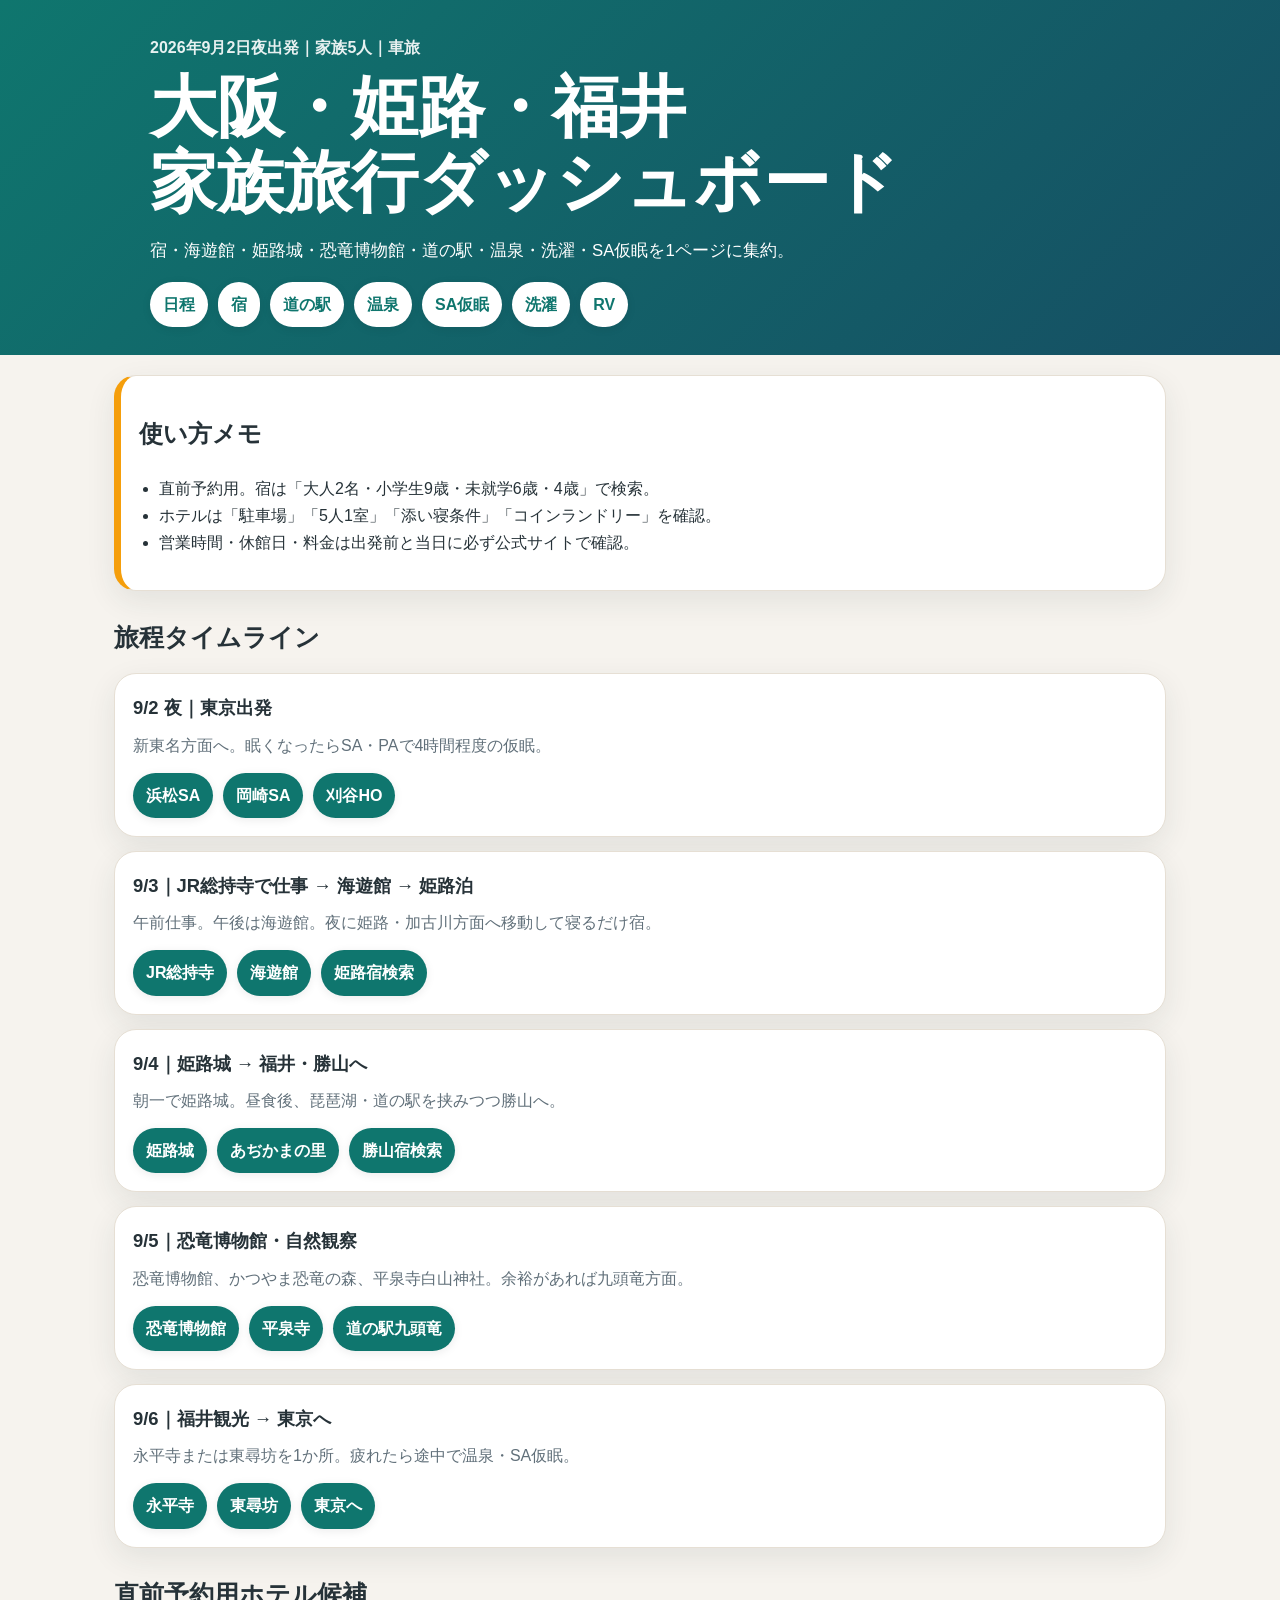
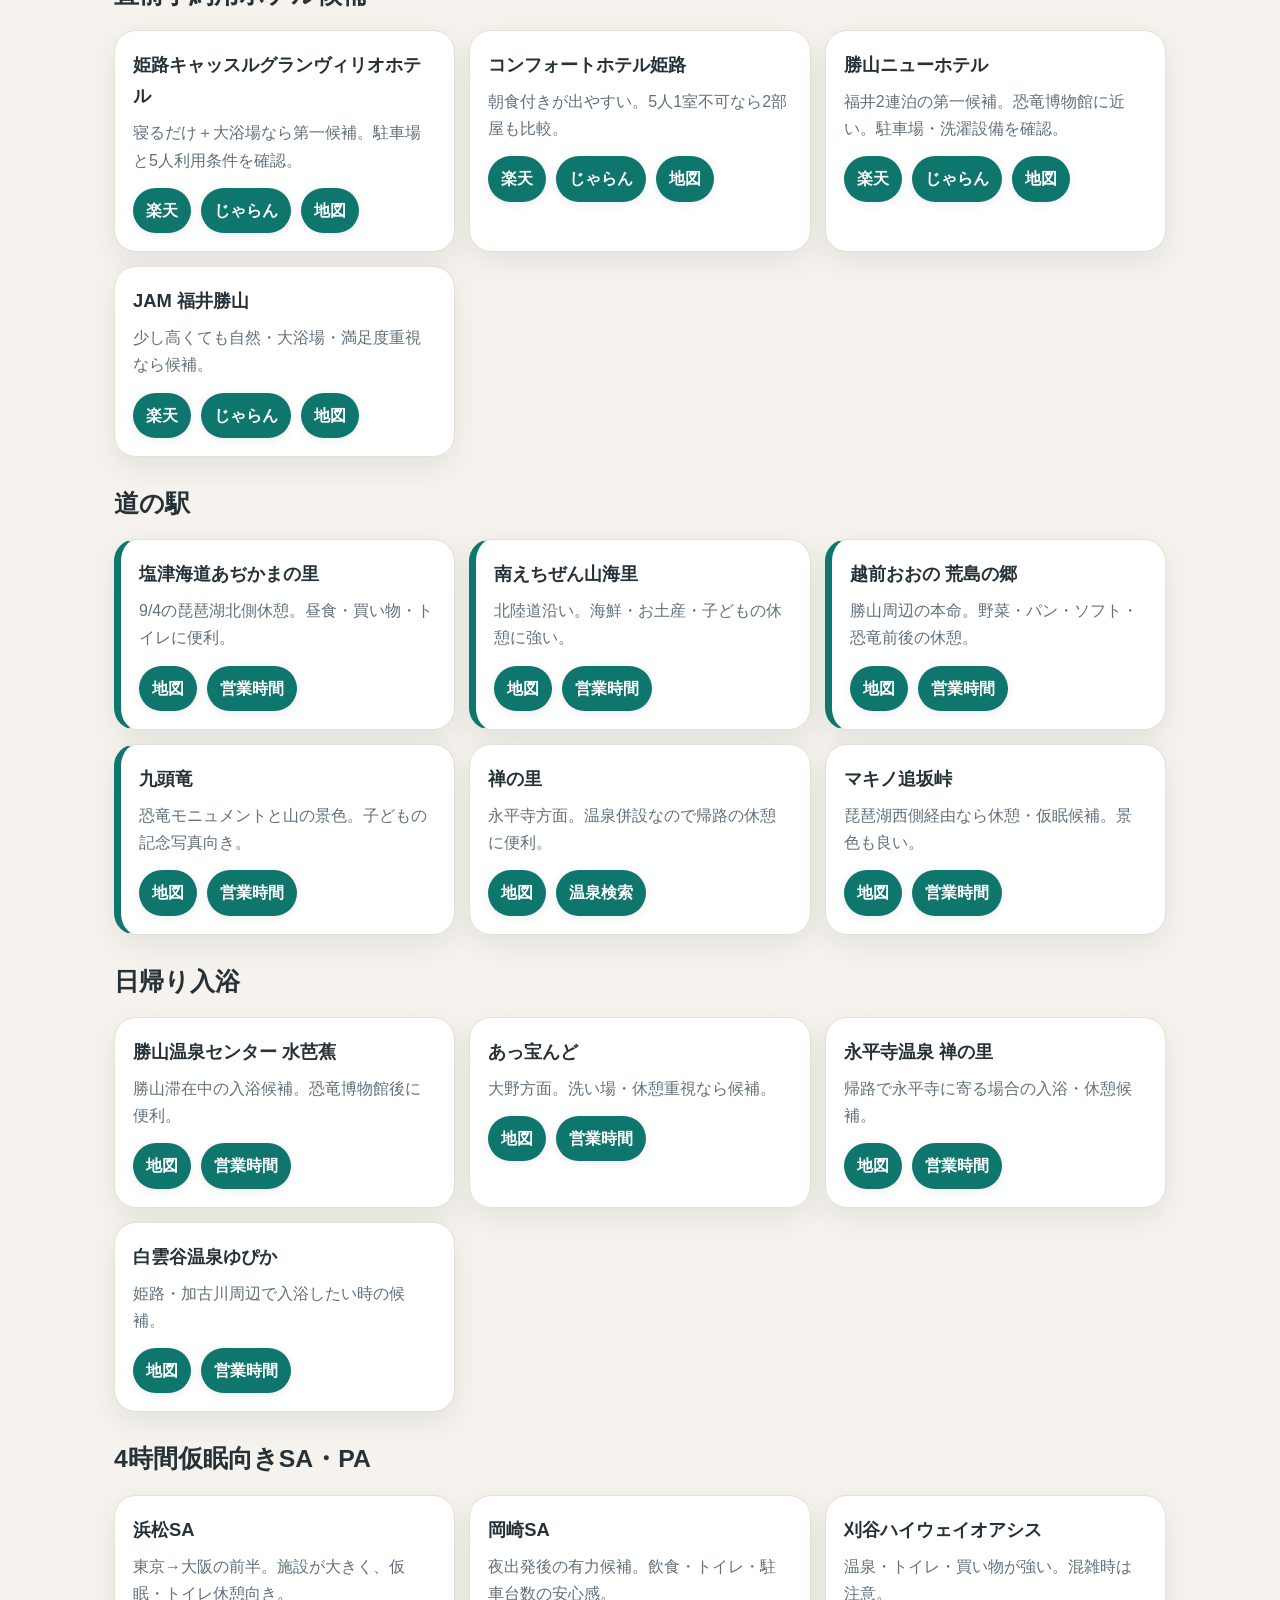
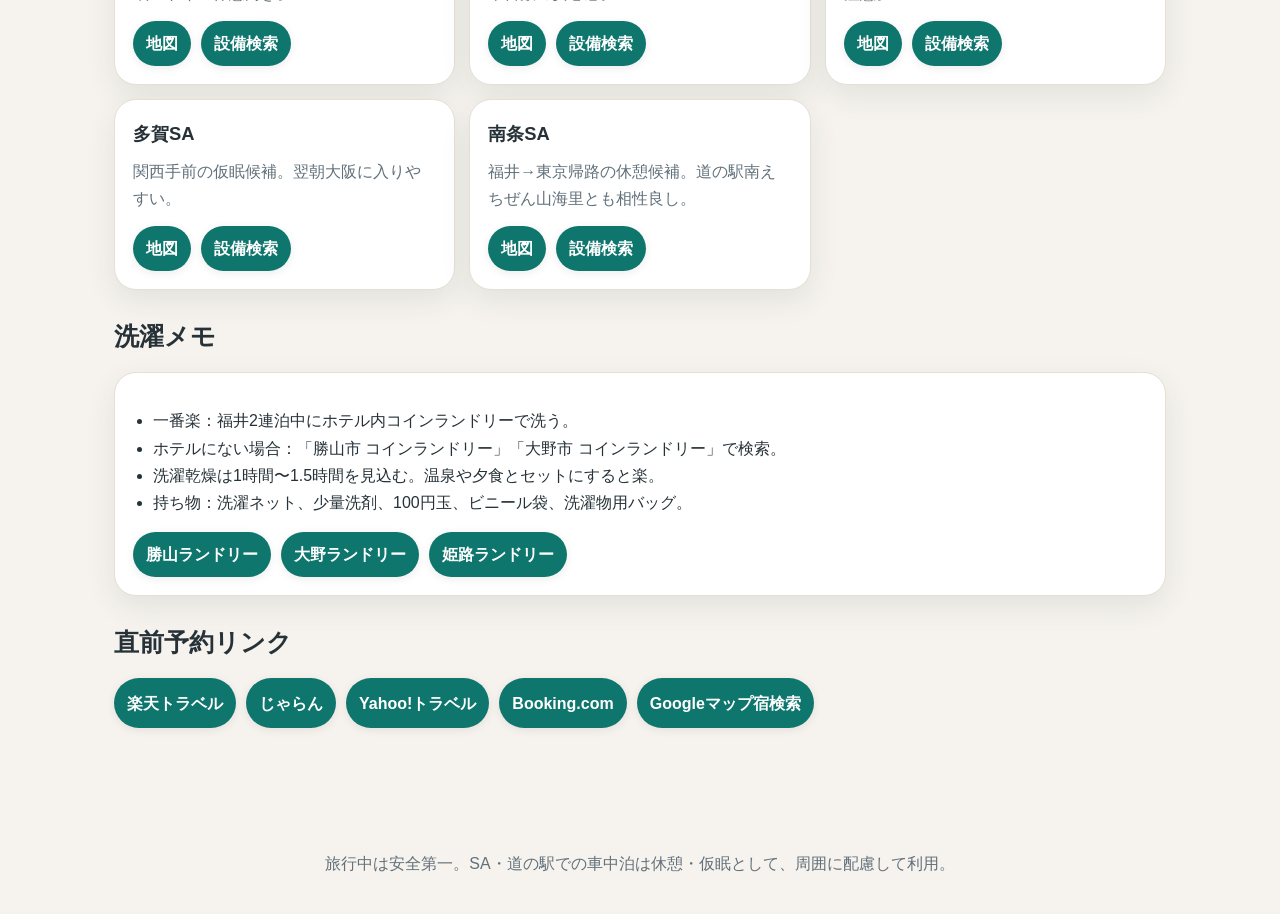
==== commit 6cd3716f: "Update index.html" ====
--- a/trips/osaka-himeji-fukui-2026/index.html
+++ b/trips/osaka-himeji-fukui-2026/index.html
@@ -19,6 +19,7 @@
         <a href="#onsen">温泉</a>
         <a href="#nap">SA仮眠</a>
         <a href="#laundry">洗濯</a>
+<a href="宿泊orRVパーク_直前選択ガイド.html">RV</a>
       </div>
     </div>
   </header>
